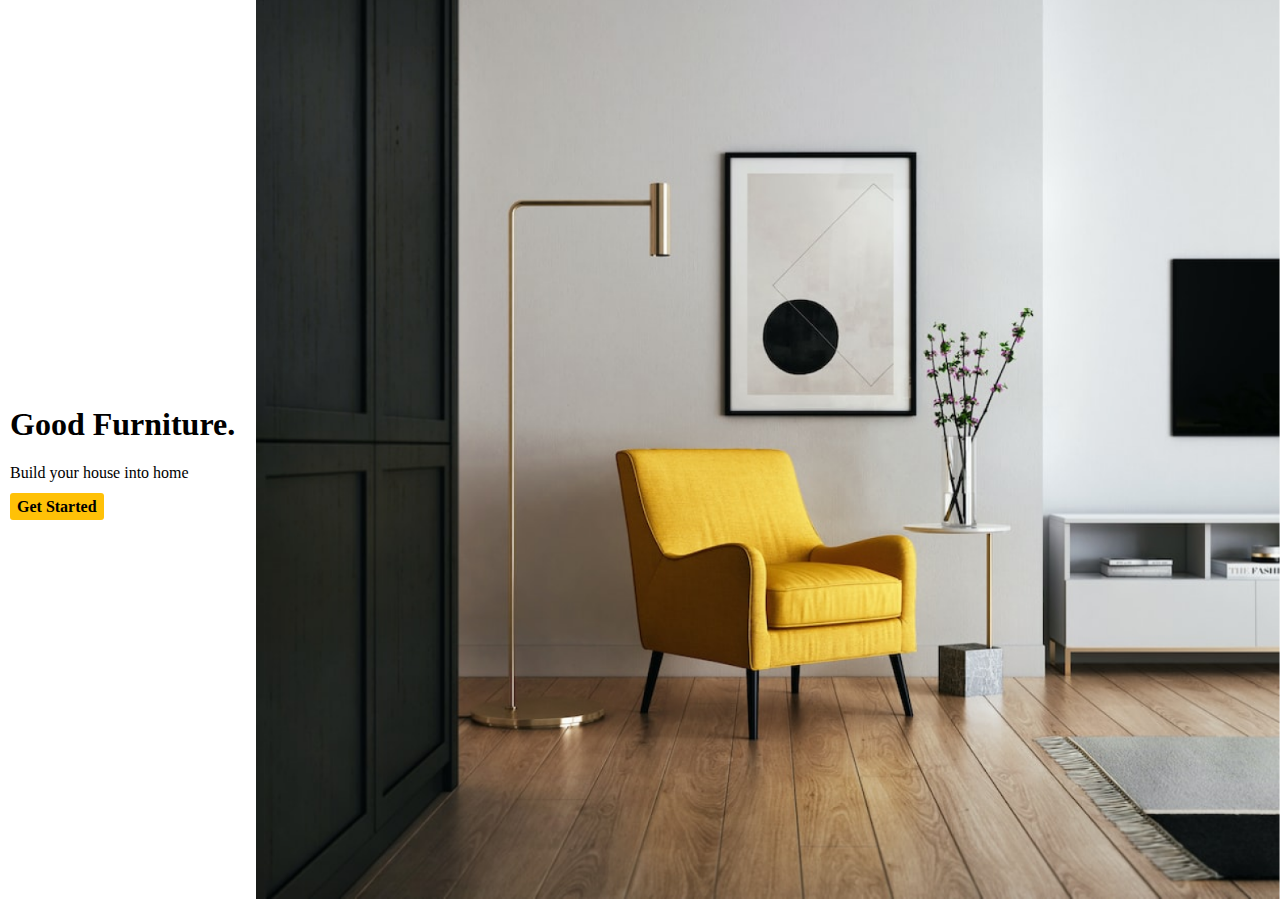
==== index.html @ 1fc30198 "Add files via upload" ====
<!DOCTYPE html>
<html lang="en">
<head>
    <meta charset="UTF-8">
    <meta http-equiv="X-UA-Compatible" content="IE=edge">
    <meta name="viewport" content="width=device-width, initial-scale=1.0">
    <link rel="stylesheet" href="./index.css">
    <title>Page 1</title>
    <link rel="icon" type="image/x-icon" href="./images/Logo.png">

</head>
<body>
    <div class="div-1">
        <h1>Good Furniture.</h1>
        <p>Build your house into home</p>
        <a href="./started.html">Get Started</a>
    </div>
    
    <div class="div-2">
        <img src="./images/image 1.png" alt="Image 1">
    </div>
</body>
</html>
---- index.css ----
* {
    box-sizing: border-box;
}

.div-1 a {
    text-decoration: none;
    color: black;
    padding: 5px 7px;
    background-color: #FFC107;
    border-radius: 3px;
    font-weight: 700;
}

@media screen and (max-width: 600px) {
    body {
        padding: 0;
        margin: 0;
        display: flex;
        flex-direction: column-reverse;
    }
    
    .div-1 {
        padding-left: 10px;
    }
    
    .div-2 img {
        max-width: 100%;
        margin: 0;
        padding: 0;
    }
    
}


@media screen and (min-width: 600px) {
    body {
        padding: 0;
        margin: 0;
        display: flex;
        align-items: center;
        max-width: 100vw;
        max-height: 100vh;
    }
    
    .div-1 {
        flex: 0 0 20%;
        padding: 10px;
    }
    
    .div-2 {
        flex: 0 0 80%;
    }
    .div-2 img {
        max-width: 100%;
    }
    
}
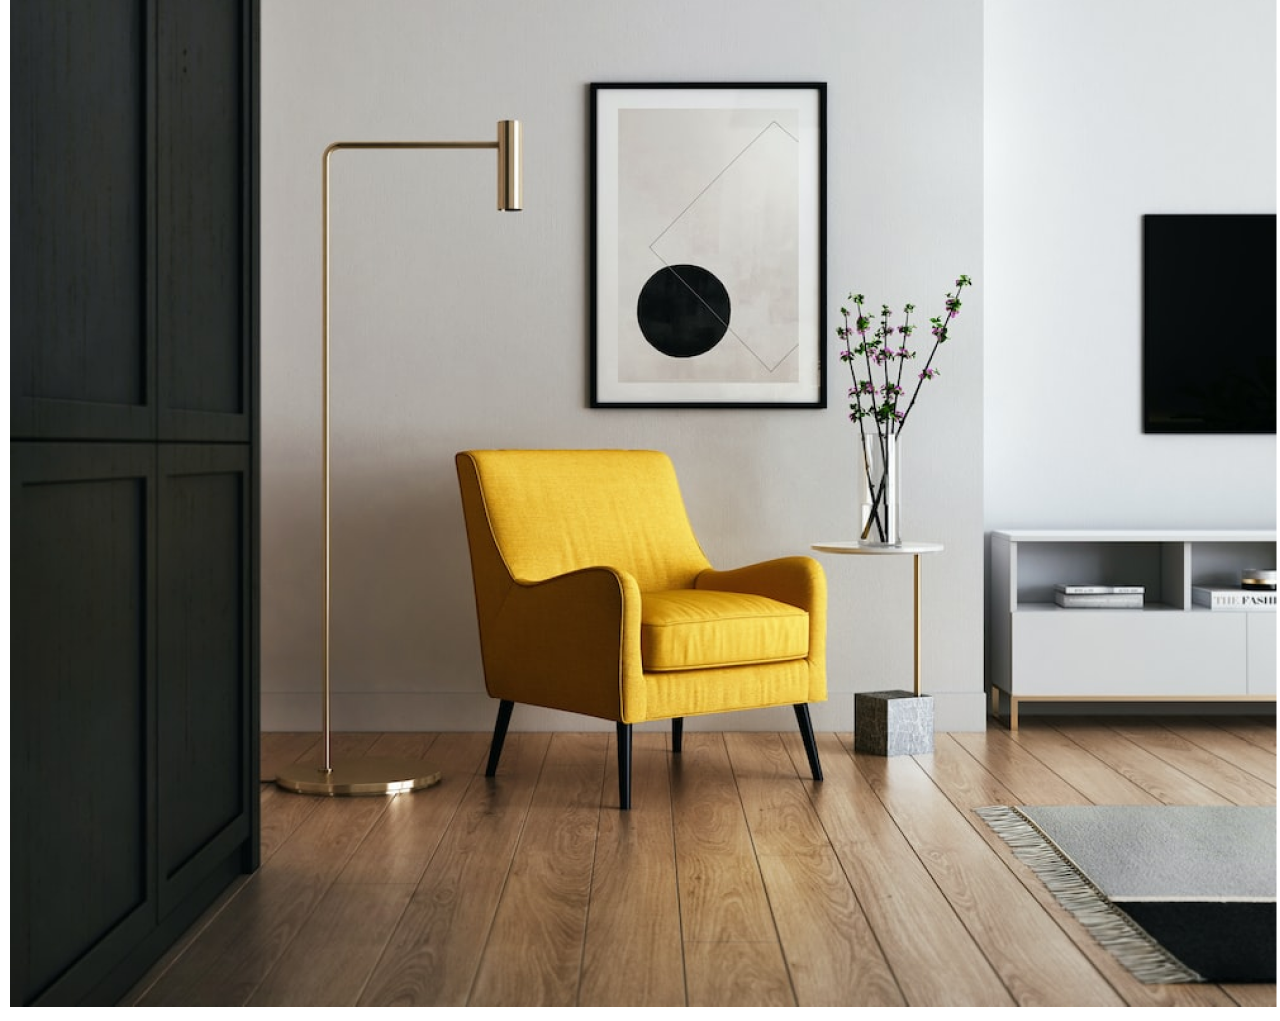
==== commit cc3b0b83: "Update index.html" ====
--- a/index.html
+++ b/index.html
@@ -11,13 +11,14 @@
 </head>
 <body>
     <div class="div-1">
+        <img src="./images/image 1.png" alt="Image 1">
+    </div>
+    <div class="div-2">
         <h1>Good Furniture.</h1>
         <p>Build your house into home</p>
         <a href="./started.html">Get Started</a>
     </div>
     
-    <div class="div-2">
-        <img src="./images/image 1.png" alt="Image 1">
-    </div>
+    
 </body>
-</html>+</html>
